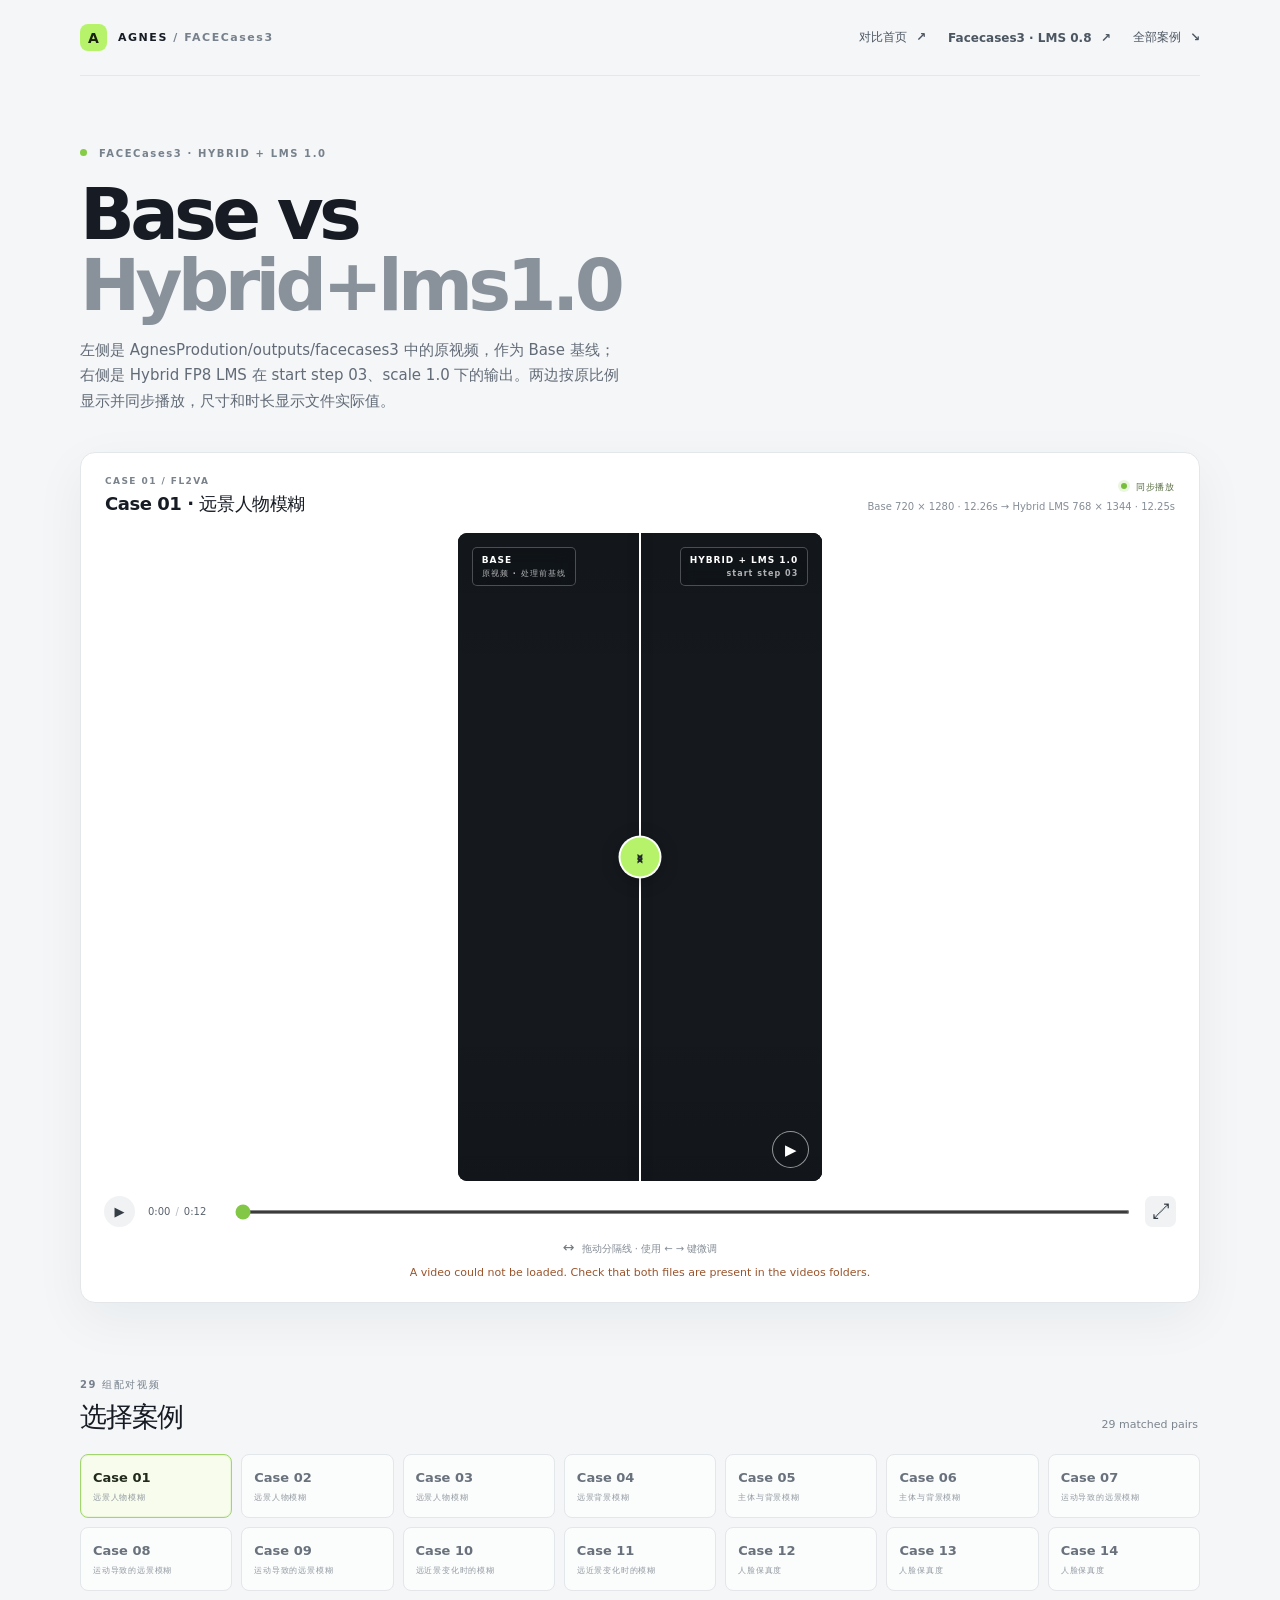
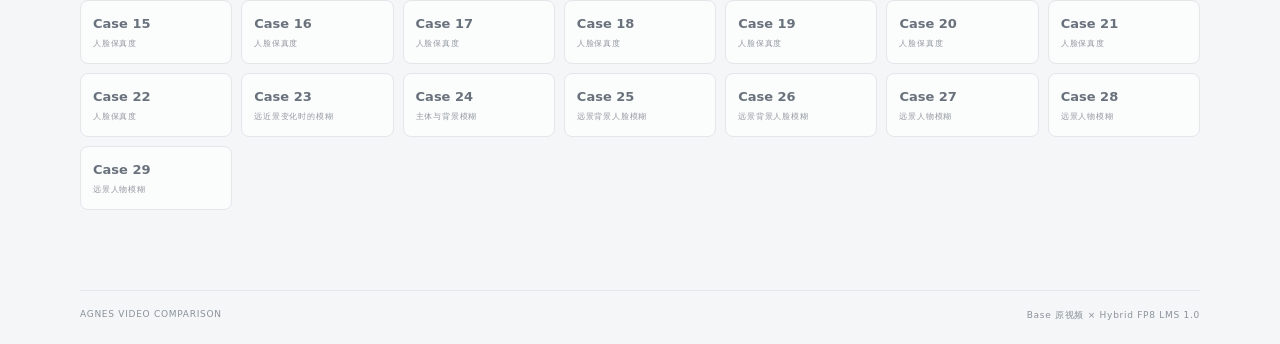
==== base-vs-hybrid-lms1p0.html @ 74c1e192 "Add Base vs Hybrid LMS 1.0 comparison page" ====
<!doctype html>
<html lang="zh-CN">
  <head>
    <meta charset="utf-8">
    <meta name="viewport" content="width=device-width, initial-scale=1">
    <meta name="theme-color" content="#f4f6f8">
    <meta name="description" content="逐例对比 facecases3 原视频与 Hybrid FP8 LMS start step 03、scale 1.0 输出。">
    <title>Base vs Hybrid+lms1.0</title>
    <link rel="stylesheet" href="styles.css">
    <script src="app.js" defer></script>
  </head>
  <body
    data-cases-url="data/facecases3_hybrid_lms10.json"
    data-mismatch-message="原视频与 Hybrid LMS 输出保留各自实际分辨率和时长，按原视频时间轴同步播放。"
  >
    <div class="page-shell">
      <header class="topbar">
        <a class="brand" href="index.html" aria-label="返回 Agnes 对比首页">
          <span class="brand-mark" aria-hidden="true">A</span>
          <span>AGNES <span class="brand-light">/ FACECases3</span></span>
        </a>
        <nav class="top-links" aria-label="Comparison pages">
          <a class="top-link" href="index.html">对比首页 <span aria-hidden="true">↗</span></a>
          <a class="top-link" href="facecases3.html">Facecases3 · LMS 0.8 <span aria-hidden="true">↗</span></a>
          <a class="top-link" href="#cases">全部案例 <span aria-hidden="true">↘</span></a>
        </nav>
      </header>

      <main id="top">
        <section class="intro" aria-labelledby="page-title">
          <p class="eyebrow"><span class="eyebrow-dot"></span> FACECases3 · HYBRID + LMS 1.0</p>
          <h1 id="page-title">Base vs<br><span>Hybrid+lms1.0</span></h1>
          <p class="intro-copy">左侧是 AgnesProdution/outputs/facecases3 中的原视频，作为 Base 基线；右侧是 Hybrid FP8 LMS 在 start step 03、scale 1.0 下的输出。两边按原比例显示并同步播放，尺寸和时长显示文件实际值。</p>
        </section>

        <section class="viewer-card" aria-label="Base 与 Hybrid LMS 视频对比">
          <div class="viewer-heading">
            <div>
              <p class="case-kicker" id="case-kicker">CASE 01 / FL2VA</p>
              <h2 id="case-title">正在载入对比视频…</h2>
            </div>
            <div class="viewer-meta">
              <span class="sync-indicator"><span class="sync-dot"></span> 同步播放</span>
              <span id="video-spec">—</span>
            </div>
          </div>

          <div class="compare-stage" id="compare-stage" role="slider" tabindex="0" aria-label="拖动分隔线比较 Base 原视频与 Hybrid LMS 输出" aria-valuemin="0" aria-valuemax="100" aria-valuenow="50" aria-valuetext="50 percent original, 50 percent refined">
            <video class="video-layer video-original" id="video-original" muted loop playsinline preload="metadata" aria-label="Base 原视频，未启用 LMS"></video>
            <video class="video-layer video-refined" id="video-refined" muted loop playsinline preload="metadata" aria-label="Hybrid FP8 LMS 1.0 输出"></video>
            <div class="video-vignette" aria-hidden="true"></div>
            <span class="side-label side-label-original">BASE <span>原视频 · 处理前基线</span></span>
            <span class="side-label side-label-refined">HYBRID + LMS 1.0 <span>start step 03</span></span>
            <div class="split-divider" id="split-divider" aria-hidden="true">
              <span class="split-grip"><span>‹</span><span>›</span></span>
            </div>
            <div class="stage-loading" id="stage-loading"><span class="spinner"></span><span>正在载入成对视频</span></div>
            <button class="stage-play" id="stage-play" type="button" aria-label="暂停两段视频"><span id="play-icon">Ⅱ</span></button>
          </div>

          <div class="player-controls">
            <button class="control-button play-control" id="play-control" type="button" aria-label="暂停两段视频"><span id="control-play-icon">Ⅱ</span></button>
            <span class="time-readout"><span id="current-time">0:00</span><span class="time-slash">/</span><span id="duration">0:00</span></span>
            <input class="timeline" id="timeline" type="range" min="0" max="1000" value="0" aria-label="同步定位两段视频">
            <button class="control-button fullscreen-control" id="fullscreen-control" type="button" aria-label="切换全屏">⤢</button>
          </div>
          <p class="viewer-hint"><span aria-hidden="true">↔</span> 拖动分隔线 · 使用 ← → 键微调</p>
          <p class="status-message" id="status-message" role="status" aria-live="polite"></p>
        </section>

        <section class="case-section" id="cases" aria-labelledby="cases-title">
          <div class="section-heading">
            <div><p class="eyebrow">29 组配对视频</p><h2 id="cases-title">选择案例</h2></div>
            <p class="case-count" id="case-count">正在载入…</p>
          </div>
          <div class="case-grid" id="case-grid" aria-label="选择 facecases3 案例"></div>
        </section>
      </main>

      <footer class="footer"><span>AGNES VIDEO COMPARISON</span><span>Base 原视频 × Hybrid FP8 LMS 1.0</span></footer>
    </div>
  </body>
</html>
---- styles.css ----
:root {
  color-scheme: light;
  --ink: #171c24;
  --muted: #6d7580;
  --line: #e5e8eb;
  --accent: #b6f36a;
  --panel: #ffffff;
  --split: 50%;
  font-family: Inter, ui-sans-serif, system-ui, -apple-system, BlinkMacSystemFont, "Segoe UI", sans-serif;
  font-synthesis: none;
  text-rendering: optimizeLegibility;
}

* { box-sizing: border-box; }
html { min-width: 320px; scroll-behavior: smooth; }
body { margin: 0; background: #f4f6f8; color: var(--ink); }
button, input { font: inherit; }
button { color: inherit; }

.page-shell { width: min(1120px, calc(100% - 48px)); margin: 0 auto; }
.topbar { height: 76px; display: flex; align-items: center; justify-content: space-between; border-bottom: 1px solid var(--line); }
.top-links { display: flex; align-items: center; gap: 22px; }
.brand { display: inline-flex; gap: 11px; align-items: center; text-decoration: none; color: inherit; font-size: 11px; font-weight: 800; letter-spacing: .14em; }
.brand-mark { width: 27px; height: 27px; display: grid; place-items: center; border-radius: 8px; color: #19210f; background: var(--accent); font-size: 14px; letter-spacing: 0; }
.brand-light { color: #77808b; font-weight: 650; }
.top-link { color: #4c5661; text-decoration: none; font-size: 12px; font-weight: 650; }
.top-link span { margin-left: 5px; }

.intro { max-width: 770px; padding: 72px 0 38px; }
.eyebrow, .case-kicker { margin: 0; color: #77818c; font-size: 10px; font-weight: 750; letter-spacing: .16em; }
.eyebrow-dot { display: inline-block; width: 7px; height: 7px; margin: 0 7px 1px 0; border-radius: 50%; background: #84cd45; }
h1 { margin: 20px 0 16px; font-size: clamp(42px, 6.2vw, 72px); line-height: .99; letter-spacing: -.065em; font-weight: 650; }
h1 span { color: #89919a; }
.intro-copy { max-width: 540px; margin: 0; color: #626b76; font-size: 15px; line-height: 1.7; }

.viewer-card { overflow: hidden; padding: 23px; border: 1px solid #e4e7ea; border-radius: 15px; background: var(--panel); box-shadow: 0 16px 52px rgba(25, 34, 44, .055); }
.viewer-heading { display: flex; align-items: center; justify-content: space-between; gap: 20px; padding: 0 1px 17px; }
.case-kicker { margin-bottom: 6px; color: #7a838c; font-size: 9px; }
.viewer-heading h2 { margin: 0; font-size: 18px; font-weight: 650; letter-spacing: -.025em; }
.viewer-meta { display: flex; align-items: flex-end; flex-direction: column; gap: 7px; color: #858d96; font-size: 10px; font-variant-numeric: tabular-nums; }
.sync-indicator { color: #586c42; font-size: 9px; font-weight: 750; letter-spacing: .09em; }
.sync-dot { display: inline-block; width: 6px; height: 6px; margin: 0 5px 1px 0; border-radius: 50%; background: #79be3b; box-shadow: 0 0 0 3px #eaf6df; }

.compare-stage { position: relative; width: 100%; margin-inline: auto; aspect-ratio: 16 / 9; overflow: hidden; isolation: isolate; border-radius: 9px; background: #15191e; touch-action: none; user-select: none; cursor: ew-resize; }
.video-layer { position: absolute; inset: 0; width: 100%; height: 100%; object-fit: contain; pointer-events: none; background: #15191e; }
.video-refined { clip-path: inset(0 0 0 var(--split)); }
.video-vignette { position: absolute; inset: 0; z-index: 2; pointer-events: none; background: linear-gradient(180deg, rgba(0,0,0,.12), transparent 23%, transparent 75%, rgba(0,0,0,.14)); }
.side-label { position: absolute; z-index: 4; top: 14px; display: flex; flex-direction: column; gap: 3px; padding: 7px 9px; border: 1px solid rgba(255,255,255,.25); border-radius: 5px; color: white; background: rgba(13,17,21,.43); font-size: 9px; font-weight: 750; letter-spacing: .11em; line-height: 1.2; backdrop-filter: blur(8px); pointer-events: none; }
.side-label span { color: rgba(255,255,255,.67); font-size: 8px; font-weight: 600; letter-spacing: .13em; }
.side-label-original { left: 14px; }
.side-label-refined { right: 14px; text-align: right; }
.split-divider { position: absolute; z-index: 5; top: 0; bottom: 0; left: var(--split); width: 2px; background: white; transform: translateX(-1px); pointer-events: none; box-shadow: 0 0 12px rgba(0,0,0,.28); }
.split-grip { position: absolute; top: 50%; left: 50%; display: flex; align-items: center; justify-content: center; width: 43px; height: 43px; gap: 1px; border: 2px solid rgba(255,255,255,.96); border-radius: 50%; color: #20252b; background: var(--accent); transform: translate(-50%, -50%); box-shadow: 0 3px 17px rgba(0,0,0,.27); font-size: 21px; font-weight: 600; }
.split-grip span:first-child { margin-right: -5px; }
.split-grip span:last-child { margin-left: -5px; }
.stage-loading { position: absolute; inset: 0; z-index: 7; display: flex; align-items: center; justify-content: center; gap: 10px; color: white; background: #15191e; font-size: 12px; transition: opacity .2s ease; }
.stage-loading.is-hidden { opacity: 0; pointer-events: none; }
.spinner { width: 15px; height: 15px; border: 2px solid rgba(255,255,255,.25); border-top-color: var(--accent); border-radius: 50%; animation: spin .75s linear infinite; }
@keyframes spin { to { transform: rotate(360deg); } }
.stage-play { position: absolute; z-index: 6; right: 13px; bottom: 13px; display: grid; place-items: center; width: 37px; height: 37px; border: 1px solid rgba(255,255,255,.55); border-radius: 50%; color: white; background: rgba(16,20,24,.52); cursor: pointer; backdrop-filter: blur(6px); }
.stage-play span { font-size: 15px; }

.player-controls { display: flex; align-items: center; gap: 13px; padding-top: 15px; }
.control-button { flex: 0 0 auto; display: grid; place-items: center; width: 31px; height: 31px; border: 0; border-radius: 50%; color: #353d46; background: #f0f2f3; cursor: pointer; }
.control-button:hover { background: #e8ebed; }
.play-control { font-size: 13px; }
.fullscreen-control { border-radius: 7px; font-size: 19px; }
.time-readout { display: flex; gap: 5px; min-width: 72px; color: #59636e; font-size: 10px; font-variant-numeric: tabular-nums; }
.time-slash { color: #b5bbc0; }
.timeline { width: 100%; height: 4px; accent-color: #82c745; cursor: pointer; }
.viewer-hint { margin: 12px 0 0; color: #858d96; font-size: 10px; text-align: center; }
.viewer-hint span { padding-right: 4px; color: #707981; font-size: 14px; }
.status-message { min-height: 0; margin: 0; color: #9a542c; font-size: 11px; text-align: center; }
.status-message:not(:empty) { margin-top: 10px; }

.case-section { padding: 75px 0 80px; }
.section-heading { display: flex; align-items: flex-end; justify-content: space-between; margin-bottom: 19px; }
.section-heading h2 { margin: 7px 0 0; font-size: 27px; font-weight: 630; letter-spacing: -.045em; }
.case-count { margin: 0 2px 4px; color: #7b848d; font-size: 11px; }
.case-grid { display: grid; grid-template-columns: repeat(7, minmax(0, 1fr)); gap: 9px; }
.case-button { min-height: 64px; display: flex; flex-direction: column; align-items: flex-start; justify-content: center; gap: 7px; padding: 10px 12px; border: 1px solid #e4e7ea; border-radius: 8px; color: #69727c; background: rgba(255,255,255,.66); cursor: pointer; text-align: left; transition: border-color .18s ease, background .18s ease, transform .18s ease; }
.case-button:hover { border-color: #b5c89f; transform: translateY(-1px); }
.case-button[aria-current="true"] { border-color: #a2d56d; color: #222a1c; background: #f7fced; box-shadow: inset 0 0 0 1px rgba(162,213,109,.17); }
.case-number { font-size: 13px; font-weight: 730; font-variant-numeric: tabular-nums; }
.case-type { color: #9299a0; font-size: 8px; font-weight: 700; letter-spacing: .1em; }
.footer { display: flex; justify-content: space-between; padding: 18px 0 22px; border-top: 1px solid var(--line); color: #8a929a; font-size: 9px; letter-spacing: .08em; }

@media (max-width: 760px) {
  .page-shell { width: min(100% - 28px, 600px); }
  .topbar { height: 63px; }
  .brand { gap: 8px; font-size: 9px; letter-spacing: .1em; }
  .brand-mark { width: 24px; height: 24px; }
  .top-link { font-size: 10px; }
  .top-links { gap: 12px; }
  .intro { padding: 55px 0 27px; }
  .intro-copy { font-size: 13px; }
  .viewer-card { padding: 13px; border-radius: 11px; }
  .viewer-heading h2 { font-size: 15px; }
  .viewer-meta { font-size: 9px; }
  .compare-stage { border-radius: 6px; }
  .side-label { top: 8px; padding: 6px 7px; font-size: 8px; }
  .side-label-original { left: 8px; }
  .side-label-refined { right: 8px; }
  .split-grip { width: 36px; height: 36px; font-size: 18px; }
  .stage-play { right: 8px; bottom: 8px; width: 32px; height: 32px; }
  .case-section { padding: 53px 0 57px; }
  .case-grid { grid-template-columns: repeat(4, minmax(0, 1fr)); gap: 7px; }
  .case-button { min-height: 56px; padding: 8px; }
}

@media (max-width: 430px) {
  .brand-light { display: none; }
  .top-links { gap: 9px; }
  .top-link { font-size: 9px; }
  .viewer-heading { align-items: flex-start; }
  .viewer-meta { align-items: flex-end; padding-top: 1px; }
  .sync-indicator { font-size: 8px; }
  .player-controls { gap: 8px; }
  .time-readout { min-width: 66px; font-size: 9px; }
  .control-button { width: 28px; height: 28px; }
  .case-grid { grid-template-columns: repeat(3, minmax(0, 1fr)); }
  .footer { flex-direction: column; gap: 6px; }
}

@media (prefers-reduced-motion: reduce) {
  *, *::before, *::after { scroll-behavior: auto !important; animation-duration: .01ms !important; transition-duration: .01ms !important; }
}
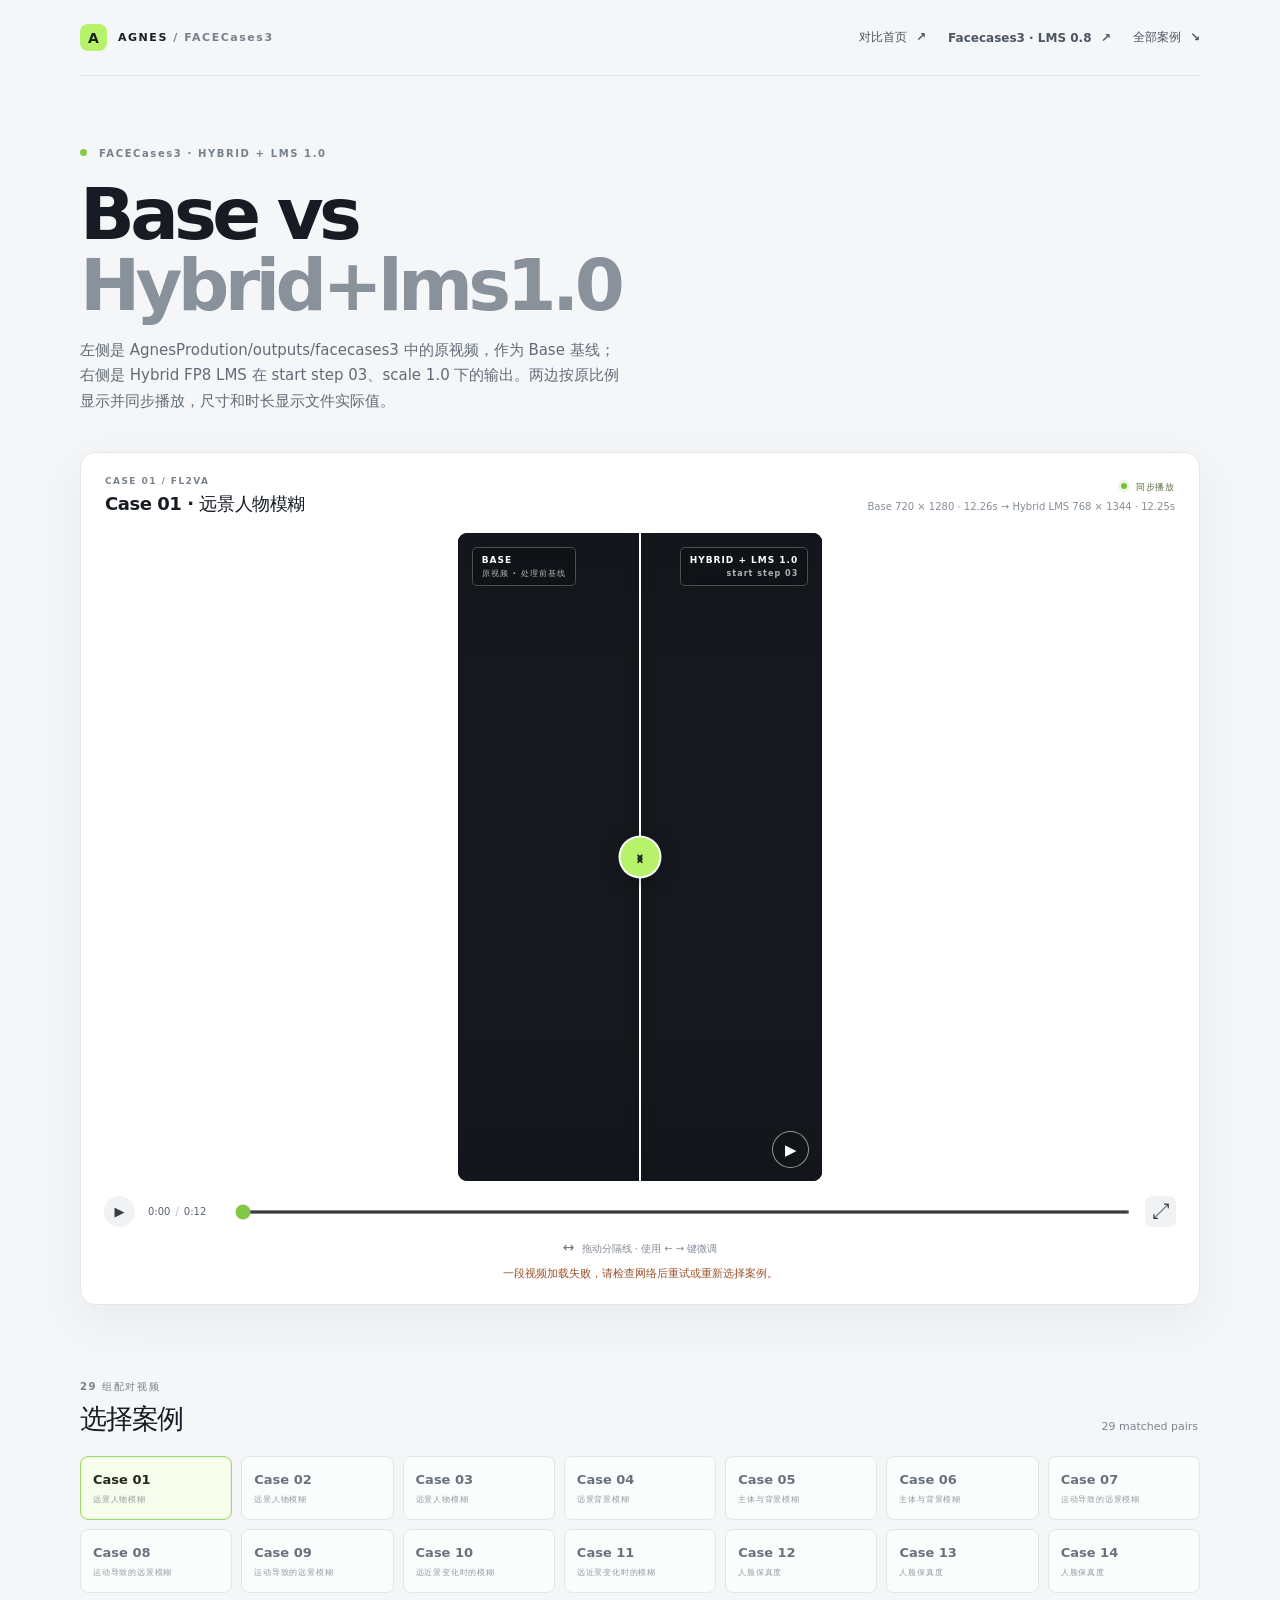
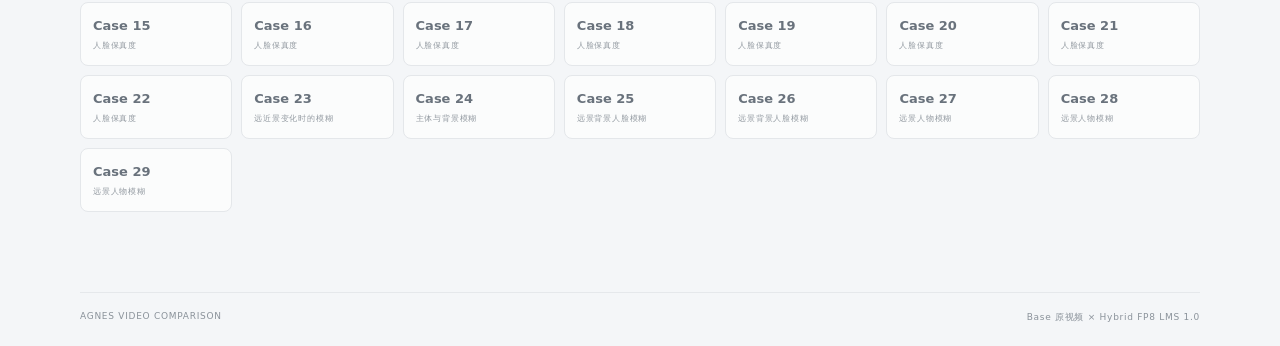
==== commit 84e9667e: "Refresh comparison playback script cache" ====
--- a/base-vs-hybrid-lms1p0.html
+++ b/base-vs-hybrid-lms1p0.html
@@ -7,7 +7,7 @@
     <meta name="description" content="逐例对比 facecases3 原视频与 Hybrid FP8 LMS start step 03、scale 1.0 输出。">
     <title>Base vs Hybrid+lms1.0</title>
     <link rel="stylesheet" href="styles.css">
-    <script src="app.js" defer></script>
+    <script src="app.js?v=5fab0e2" defer></script>
   </head>
   <body
     data-cases-url="data/facecases3_hybrid_lms10.json"
--- a/styles.css
+++ b/styles.css
@@ -85,6 +85,26 @@
 .case-type { color: #9299a0; font-size: 8px; font-weight: 700; letter-spacing: .1em; }
 .footer { display: flex; justify-content: space-between; padding: 18px 0 22px; border-top: 1px solid var(--line); color: #8a929a; font-size: 9px; letter-spacing: .08em; }
 
+.compare-stage.is-detail-zoomed .video-layer { transform: scale(2); }
+.viewer-tools { display: flex; align-items: center; justify-content: space-between; gap: 12px; }
+.viewer-tools .viewer-hint { flex: 1; }
+.zoom-control { flex: 0 0 auto; padding: 7px 10px; border: 1px solid #e1e6e9; border-radius: 6px; color: #58644b; background: #f7faF3; font-size: 10px; font-weight: 700; cursor: pointer; }
+.zoom-control:hover, .zoom-control[aria-pressed="true"] { border-color: #b8d394; color: #344325; background: #edf7e2; }
+.method-card { margin: 0 0 24px; padding: 23px; border: 1px solid #e4e7ea; border-radius: 15px; background: #fff; box-shadow: 0 12px 38px rgba(25,34,44,.04); }
+.method-heading { display: flex; align-items: flex-end; justify-content: space-between; gap: 20px; margin-bottom: 18px; }
+.method-heading h2 { margin: 7px 0 0; font-size: 20px; font-weight: 650; letter-spacing: -.035em; }
+.method-count { color: #78828b; font-size: 10px; font-weight: 700; }
+.method-sources { display: grid; grid-template-columns: repeat(2, minmax(0, 1fr)); gap: 14px; }
+.method-sources > div { min-width: 0; padding: 15px; border: 1px solid #edf0f1; border-radius: 8px; background: #fafbfb; }
+.method-label { margin: 0 0 7px; color: #59634e; font-size: 11px; font-weight: 750; }
+.method-sources code { color: #68727c; font-size: 10px; overflow-wrap: anywhere; }
+.method-sources p:last-child { margin: 9px 0 0; color: #828b93; font-size: 10px; line-height: 1.6; }
+.method-resolution { margin: 15px 0 0; color: #69737d; font-size: 11px; line-height: 1.7; }
+.method-resolution strong { color: #3d4650; }
+.method-links { display: flex; flex-wrap: wrap; gap: 9px; margin-top: 14px; }
+.method-links a { padding: 7px 9px; border: 1px solid #e8ecee; border-radius: 6px; color: #536244; background: #fbfcf9; font-size: 10px; font-weight: 700; text-decoration: none; }
+.method-links a:hover { border-color: #b8d394; background: #f4f9ed; }
+
 @media (max-width: 760px) {
   .page-shell { width: min(100% - 28px, 600px); }
   .topbar { height: 63px; }
@@ -120,6 +140,11 @@
   .control-button { width: 28px; height: 28px; }
   .case-grid { grid-template-columns: repeat(3, minmax(0, 1fr)); }
   .footer { flex-direction: column; gap: 6px; }
+  .method-card { padding: 15px; }
+  .method-sources { grid-template-columns: 1fr; gap: 8px; }
+  .method-heading { align-items: flex-start; }
+  .viewer-tools { align-items: flex-start; flex-direction: column; }
+  .viewer-tools .viewer-hint { width: 100%; }
 }
 
 @media (prefers-reduced-motion: reduce) {
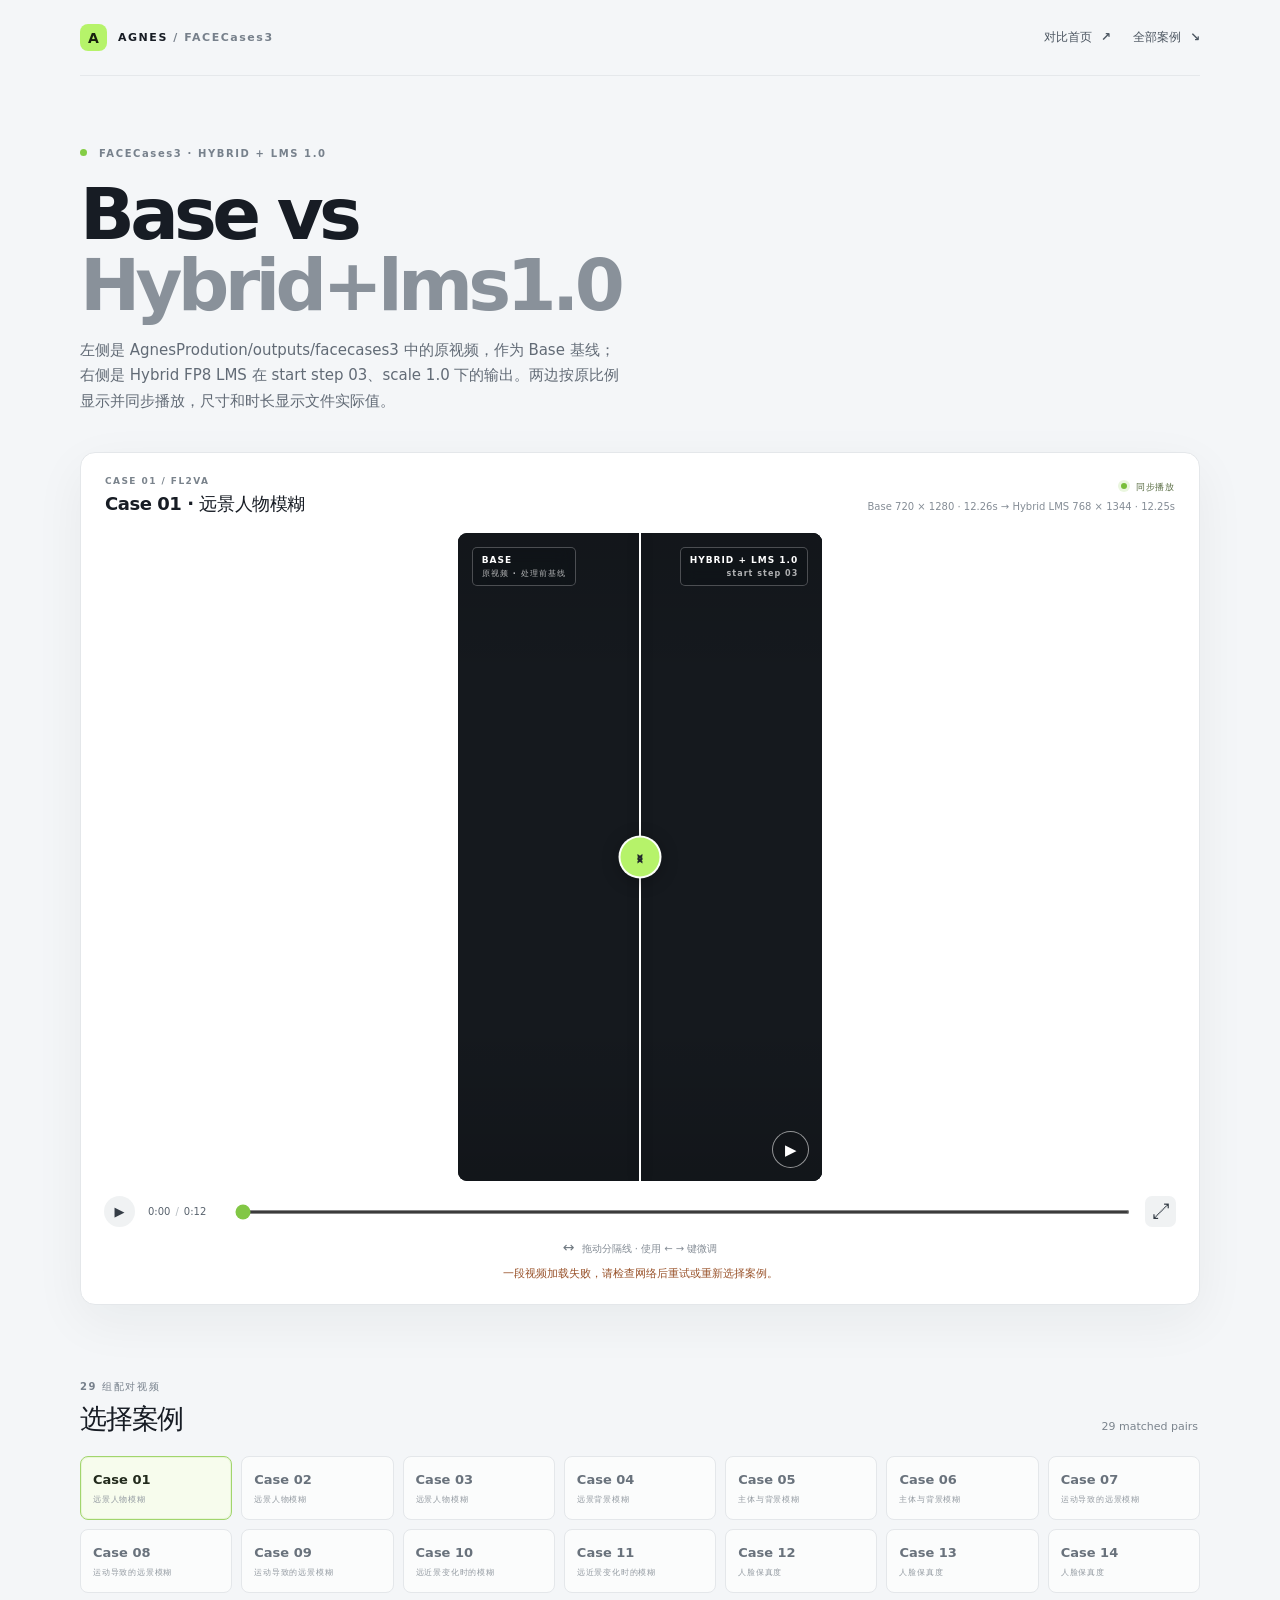
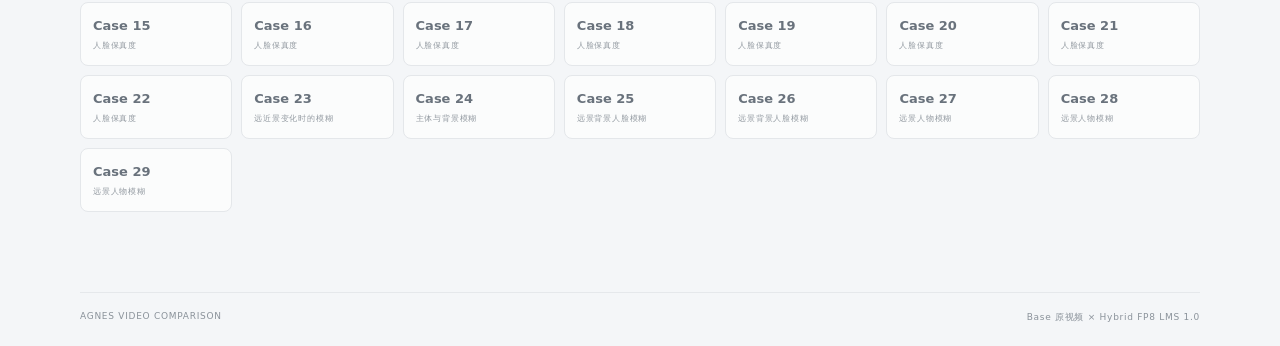
==== commit 24a12176: "Remove production and Facecases3 LMS comparison pages" ====
--- a/base-vs-hybrid-lms1p0.html
+++ b/base-vs-hybrid-lms1p0.html
@@ -21,7 +21,6 @@
         </a>
         <nav class="top-links" aria-label="Comparison pages">
           <a class="top-link" href="index.html">对比首页 <span aria-hidden="true">↗</span></a>
-          <a class="top-link" href="facecases3.html">Facecases3 · LMS 0.8 <span aria-hidden="true">↗</span></a>
           <a class="top-link" href="#cases">全部案例 <span aria-hidden="true">↘</span></a>
         </nav>
       </header>
--- a/styles.css
+++ b/styles.css
@@ -104,6 +104,17 @@
 .method-links { display: flex; flex-wrap: wrap; gap: 9px; margin-top: 14px; }
 .method-links a { padding: 7px 9px; border: 1px solid #e8ecee; border-radius: 6px; color: #536244; background: #fbfcf9; font-size: 10px; font-weight: 700; text-decoration: none; }
 .method-links a:hover { border-color: #b8d394; background: #f4f9ed; }
+.run-summary { margin-top: 21px; padding-top: 19px; border-top: 1px solid #edf0f1; }
+.run-summary-heading { display: flex; align-items: flex-end; justify-content: space-between; gap: 16px; margin-bottom: 13px; }
+.run-summary-heading h3 { margin: 6px 0 0; font-size: 16px; font-weight: 650; letter-spacing: -.025em; }
+.run-metrics { display: grid; grid-template-columns: repeat(4, minmax(0, 1fr)); gap: 9px; }
+.run-metric { min-width: 0; display: flex; flex-direction: column; gap: 6px; padding: 12px; border: 1px solid #edf0f1; border-radius: 8px; background: #fafbfb; }
+.run-metric-label { color: #77818a; font-size: 9px; font-weight: 700; }
+.run-metric strong { color: #303a32; font-size: 15px; font-weight: 720; font-variant-numeric: tabular-nums; }
+.run-metric > span:last-child { color: #828b93; font-size: 9px; line-height: 1.55; }
+.run-parameters, .run-footnote { margin: 12px 0 0; color: #69737d; font-size: 10px; line-height: 1.7; }
+.run-parameters strong { color: #3d4650; }
+.run-footnote { color: #858d94; font-size: 9px; }
 
 @media (max-width: 760px) {
   .page-shell { width: min(100% - 28px, 600px); }
@@ -126,6 +137,7 @@
   .case-section { padding: 53px 0 57px; }
   .case-grid { grid-template-columns: repeat(4, minmax(0, 1fr)); gap: 7px; }
   .case-button { min-height: 56px; padding: 8px; }
+  .run-metrics { grid-template-columns: repeat(2, minmax(0, 1fr)); }
 }
 
 @media (max-width: 430px) {
@@ -143,6 +155,7 @@
   .method-card { padding: 15px; }
   .method-sources { grid-template-columns: 1fr; gap: 8px; }
   .method-heading { align-items: flex-start; }
+  .run-summary-heading { align-items: flex-start; flex-direction: column; gap: 8px; }
   .viewer-tools { align-items: flex-start; flex-direction: column; }
   .viewer-tools .viewer-hint { width: 100%; }
 }
